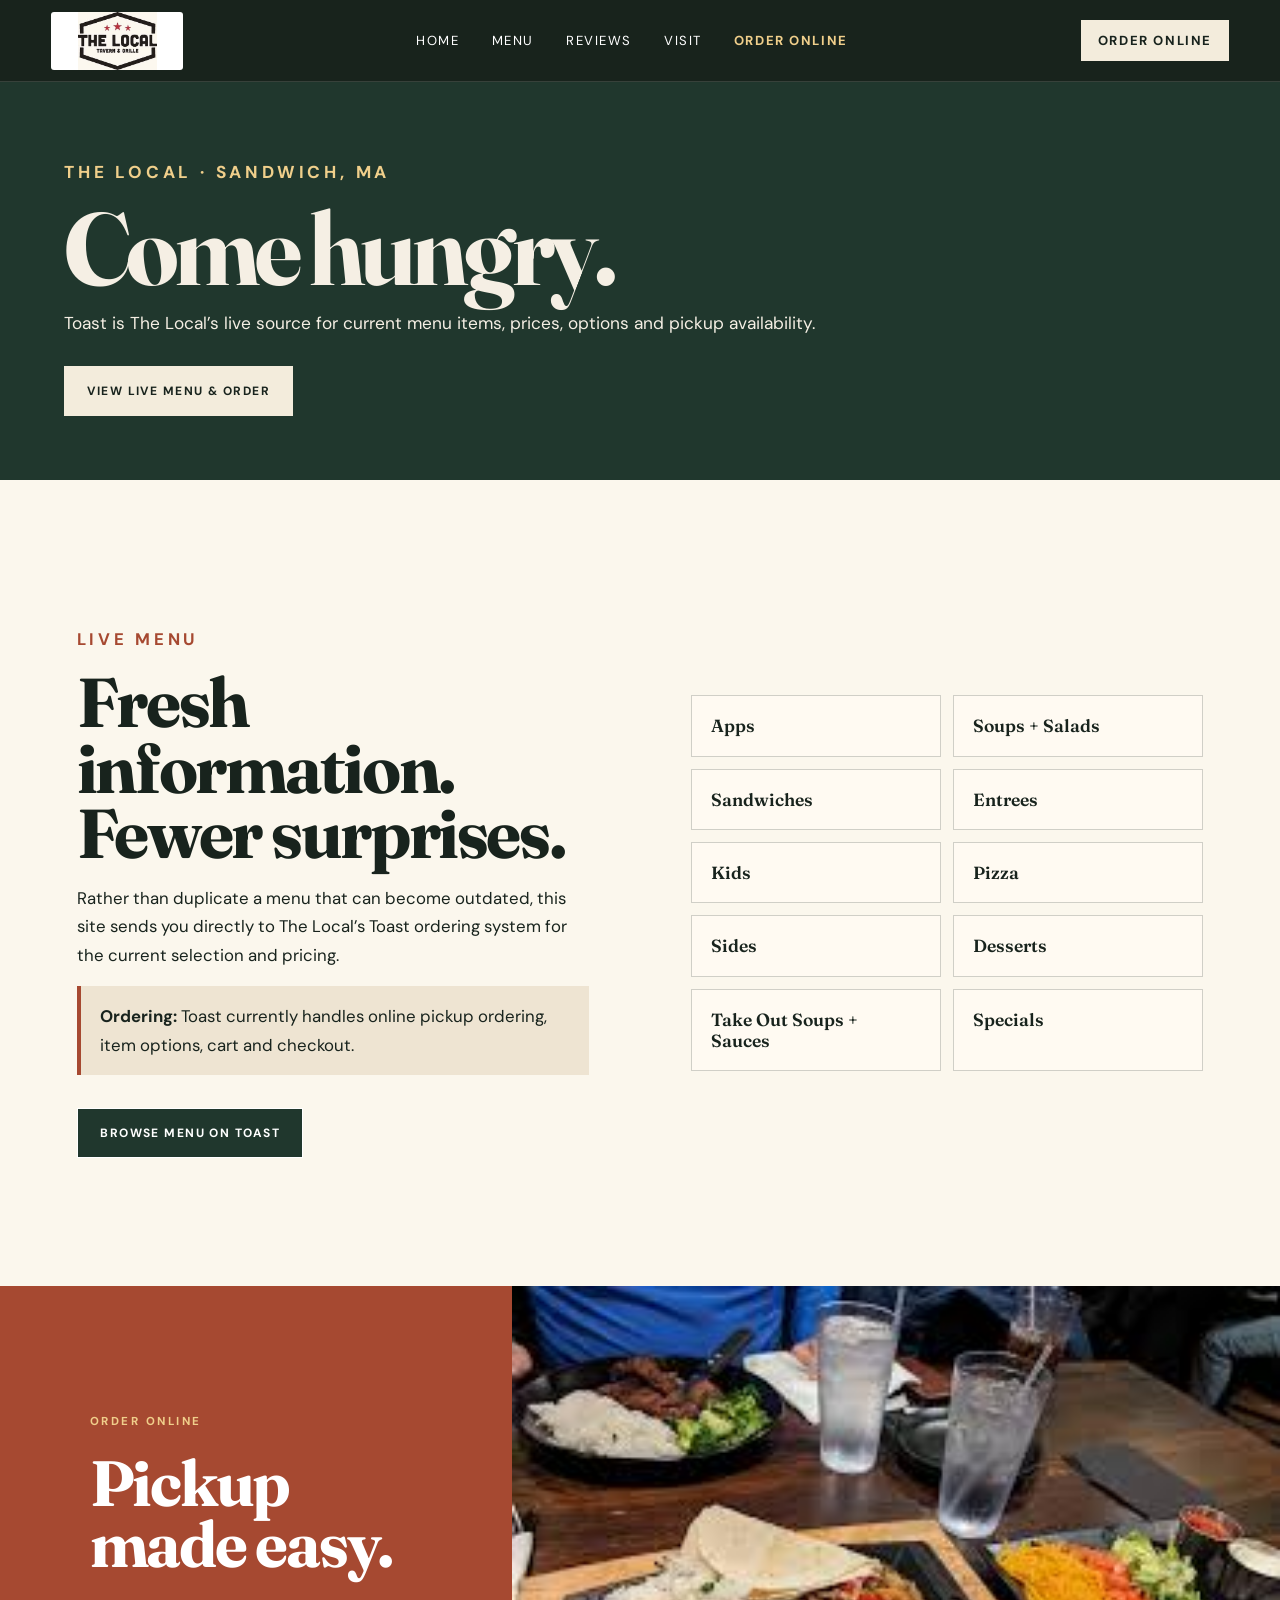
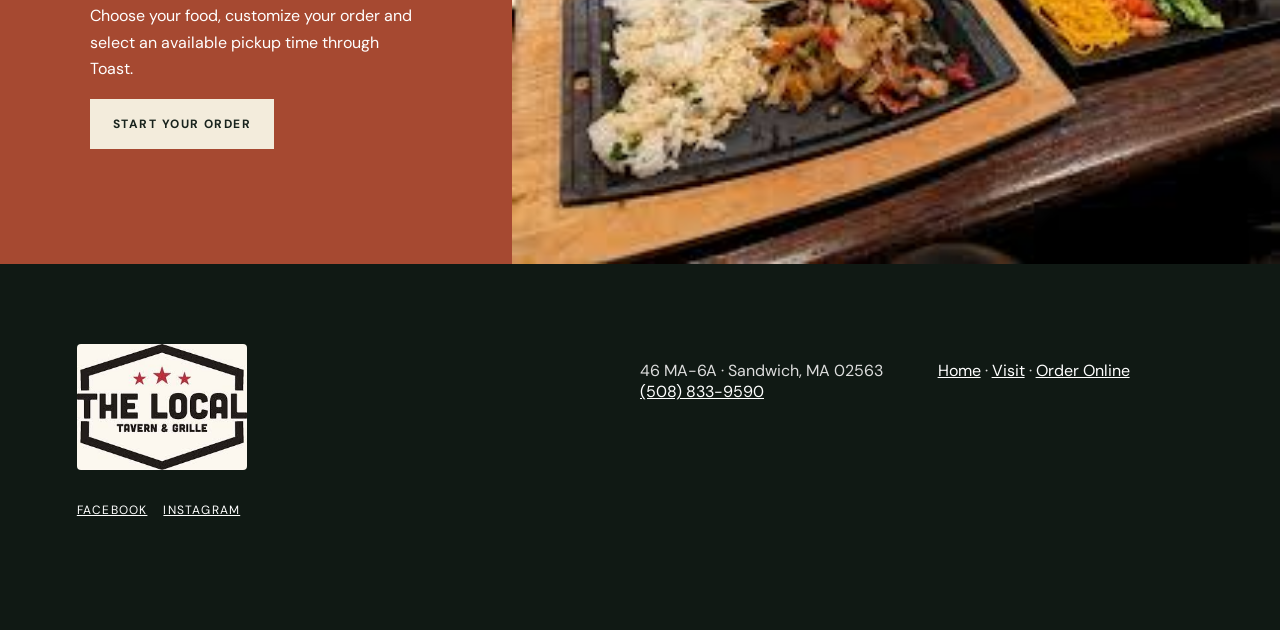
==== the-local-tavern-finished-updated/the-local-tavern-finished/menu.html @ 91988d1e "Add files via upload" ====
<!doctype html><html lang="en"><head><meta charset="utf-8"><meta name="viewport" content="width=device-width,initial-scale=1"><title>Menu | The Local Tavern and Grille | Sandwich, MA</title><meta name="description" content="Explore the current supplied menu for The Local Tavern and Grille in Sandwich, Massachusetts: apps, soups and salads, sandwiches, entrees, kids, pizza, sides, desserts and take-home soups and sauces."><meta name="theme-color" content="#20372d"><link rel="preconnect" href="https://fonts.googleapis.com"><link rel="preconnect" href="https://fonts.gstatic.com" crossorigin><link href="https://fonts.googleapis.com/css2?family=DM+Sans:wght@400;500;600;700&family=Fraunces:opsz,wght@9..144,600;9..144,700&display=swap" rel="stylesheet"><link rel="stylesheet" href="styles.css"></head><body><a class="skip" href="#main">Skip to content</a><header><a class="brand logo-brand" href="index.html"><img src="assets/authentic/logo.png" alt="The Local Tavern &amp; Grille"></a><button class="navbtn" aria-expanded="false" aria-controls="nav">Menu</button><nav id="nav"><a href="index.html">Home</a><a href="menu.html" aria-current="page">Menu</a><a href="index.html#reviews">Reviews</a><a href="visit.html">Visit</a><a class="nav-order" href="https://order.toasttab.com/online/the-local-tavern-and-grille-46-route-6a" target="_blank" rel="noopener">Order Online</a></nav><a class="head-cta order-head" href="https://order.toasttab.com/online/the-local-tavern-and-grille-46-route-6a" target="_blank" rel="noopener">Order Online</a></header><main id="main"><section class="page-hero menu-live-hero"><p class="eyebrow">THE LOCAL · SANDWICH, MA</p><h1>Come hungry.</h1><p>Toast is The Local’s live source for current menu items, prices, options and pickup availability.</p><div class="actions"><a class="button light" href="https://order.toasttab.com/online/the-local-tavern-and-grille-46-route-6a" target="_blank" rel="noopener">View Live Menu &amp; Order</a></div></section><section class="live-menu-section"><div class="live-menu-copy"><p class="eyebrow dark">LIVE MENU</p><h2>Fresh information.<br>Fewer surprises.</h2><p>Rather than duplicate a menu that can become outdated, this site sends you directly to The Local’s Toast ordering system for the current selection and pricing.</p><p class="source-note"><strong>Ordering:</strong> Toast currently handles online pickup ordering, item options, cart and checkout.</p><a class="button live-order-button" href="https://order.toasttab.com/online/the-local-tavern-and-grille-46-route-6a" target="_blank" rel="noopener">Browse Menu on Toast</a></div><div class="menu-categories" aria-label="Menu categories"><span>Apps</span><span>Soups + Salads</span><span>Sandwiches</span><span>Entrees</span><span>Kids</span><span>Pizza</span><span>Sides</span><span>Desserts</span><span>Take Out Soups + Sauces</span><span>Specials</span></div></section><section class="order-band"><div><p class="eyebrow">ORDER ONLINE</p><h2>Pickup made easy.</h2><p>Choose your food, customize your order and select an available pickup time through Toast.</p><a class="button light" href="https://order.toasttab.com/online/the-local-tavern-and-grille-46-route-6a" target="_blank" rel="noopener">Start Your Order</a></div><img src="assets/authentic/table.png" alt="Food served at The Local Tavern and Grille"></section></main><footer><div class="brand footer-logo"><img src="assets/authentic/logo.png" alt="The Local Tavern &amp; Grille"></div><p>46 MA-6A · Sandwich, MA 02563<br><a href="tel:+15088339590">(508) 833-9590</a></p><p><a href="index.html">Home</a> · <a href="visit.html">Visit</a> · <a href="https://order.toasttab.com/online/the-local-tavern-and-grille-46-route-6a" target="_blank" rel="noopener">Order Online</a></p><div class="social-links" aria-label="Social media"><a href="https://www.facebook.com/thelocaltavern/about/" target="_blank" rel="noopener">Facebook</a><a href="https://www.instagram.com/thelocaltaverngrille?igsi=MTRzNXFjZ2NwbXNlbg==" target="_blank" rel="noopener">Instagram</a></div></footer><div class="mobilebar"><a class="mobile-order" href="https://order.toasttab.com/online/the-local-tavern-and-grille-46-route-6a" target="_blank" rel="noopener">Order</a><a href="tel:+15088339590">Call</a><a href="https://www.google.com/maps/search/?api=1&query=46+MA-6A+Sandwich+MA+02563">Directions</a></div><script src="app.js"></script></body></html>
---- the-local-tavern-finished-updated/the-local-tavern-finished/styles.css ----
:root{--cream:#f3ecdc;--ink:#18231d;--green:#20372d;--rust:#a64931;--gold:#d2a75c;--paper:#fbf7ed}*{box-sizing:border-box}html{scroll-behavior:smooth}body{margin:0;background:var(--paper);color:var(--ink);font-family:'DM Sans',sans-serif}.skip{position:absolute;left:-999px}.skip:focus{left:1rem;top:1rem;z-index:99;background:#fff;padding:1rem}header{height:82px;padding:0 4vw;display:flex;align-items:center;justify-content:space-between;background:rgba(24,35,29,.96);color:#fff;position:fixed;top:0;left:0;right:0;z-index:20;border-bottom:1px solid #ffffff22}.brand{color:inherit;text-decoration:none;display:flex;flex-direction:column;line-height:.9}.brand span{font-family:Fraunces,serif;font-weight:700;font-size:1.4rem;letter-spacing:.04em}.brand small{font-size:.55rem;letter-spacing:.28em;margin-top:.45rem}nav{display:flex;gap:2rem}nav a,.head-cta{color:#fff;text-decoration:none;font-size:.82rem;text-transform:uppercase;letter-spacing:.12em}.head-cta{border:1px solid #ffffff55;padding:.7rem 1rem}.navbtn{display:none}.hero{min-height:100svh;position:relative;color:white;display:flex;align-items:flex-end;padding:10rem 6vw 7rem;overflow:hidden}.hero-media,.hero-shade{position:absolute;inset:0}.hero-media img{width:100%;height:100%;object-fit:cover;animation:drift 18s ease-in-out infinite alternate}.hero-shade{background:linear-gradient(90deg,rgba(10,20,15,.88) 0%,rgba(10,20,15,.45) 55%,rgba(10,20,15,.1)),linear-gradient(0deg,rgba(10,20,15,.5),transparent 60%)}.hero-copy{position:relative;max-width:850px}.eyebrow{font-size:.72rem;font-weight:700;letter-spacing:.22em;color:#f0cf8b}.eyebrow.dark{color:var(--rust)}h1,h2,h3{font-family:Fraunces,serif;margin:.2em 0}h1{font-size:clamp(4rem,8.5vw,8.8rem);line-height:.83;letter-spacing:-.045em}h1 em{color:#f1d18e;font-style:italic}h2{font-size:clamp(2.7rem,5.4vw,5.7rem);line-height:.95;letter-spacing:-.035em}.hero-copy>p:not(.eyebrow){font-size:1.15rem;max-width:650px;line-height:1.6}.actions{display:flex;gap:.8rem;margin-top:2rem}.button{padding:1rem 1.4rem;text-transform:uppercase;letter-spacing:.12em;font-size:.75rem;font-weight:700;text-decoration:none;border:1px solid currentColor}.button.light{background:var(--cream);color:var(--ink);border-color:var(--cream)}.button.ghost{color:#fff}.hero-note{position:absolute;right:4vw;bottom:2rem;font-size:.7rem;opacity:.8}.proof{background:var(--rust);color:#fff;display:grid;grid-template-columns:auto auto 1fr;gap:2rem;align-items:center;padding:2rem 6vw}.proof strong{font:700 2.2rem Fraunces}.proof blockquote{margin:0;text-align:right;font-family:Fraunces;font-size:1.25rem}.story{padding:9rem 6vw;display:grid;grid-template-columns:1.2fr 1fr;gap:10vw;align-items:end}.story p{font-size:1.15rem;line-height:1.7}.chips{display:flex;flex-wrap:wrap;gap:.5rem}.chips span{border:1px solid #1b2c2355;padding:.6rem .8rem;border-radius:99px;font-size:.75rem}.favorites{background:var(--green);color:#fff;padding:8rem 4vw}.section-head{display:grid;grid-template-columns:1fr auto;align-items:end;margin:0 2vw 3rem}.section-head .eyebrow{grid-column:1/-1}.section-head h2{margin:0}.section-head a{color:#fff}.food-grid{display:grid;grid-template-columns:repeat(2,1fr);gap:1rem}.food{position:relative;min-height:430px;overflow:hidden;background:#111}.food.feature{grid-row:span 2;min-height:876px}.food img{position:absolute;width:100%;height:100%;object-fit:cover;transition:transform .7s}.food:hover img{transform:scale(1.035)}.food:after{content:'';position:absolute;inset:35% 0 0;background:linear-gradient(transparent,#0c1511e8)}.food>div{position:absolute;z-index:2;bottom:0;padding:2rem;width:100%}.food h3{font-size:2rem}.food h3 b{float:right;font-family:'DM Sans';font-size:1rem}.food p{max-width:520px}.menu-section{padding:9rem 6vw}.menu-intro{display:grid;grid-template-columns:1.2fr 1fr;gap:5vw;align-items:end}.menu-intro .eyebrow{grid-column:1/-1}.menu-intro p:last-child{line-height:1.6}.catbar{position:sticky;top:82px;z-index:10;background:var(--paper);display:flex;overflow:auto;gap:.4rem;padding:1rem 0;border-bottom:1px solid #26362d22;margin-top:3rem}.catbar button{white-space:nowrap;border:0;background:transparent;padding:.8rem 1rem;text-transform:uppercase;letter-spacing:.1em;font-size:.72rem;cursor:pointer}.catbar button.active{background:var(--green);color:white}.menu-group{padding:4rem 0 2rem}.menu-group>h3{font-size:2.8rem;border-bottom:3px solid var(--ink);padding-bottom:.7rem}.menu-items{display:grid;grid-template-columns:1fr 1fr;column-gap:5vw}.menu-item{padding:1.4rem 0;border-bottom:1px solid #26362d22}.menu-item h4{font:600 1.15rem Fraunces;margin:0;display:flex;justify-content:space-between;gap:1rem}.menu-item p{font-size:.87rem;line-height:1.55;color:#47534c;margin:.55rem 0 0}.atmosphere{display:grid;grid-template-columns:1.2fr .8fr;background:#121e18;color:#fff;min-height:650px}.atmo-img img{width:100%;height:100%;object-fit:cover}.atmo-copy{padding:7vw;display:flex;flex-direction:column;justify-content:center}.atmo-copy h2{font-size:clamp(2.8rem,4vw,4.7rem)}.atmo-copy p:last-child{line-height:1.7}.reviews{padding:9rem 6vw}.review-grid{display:grid;grid-template-columns:repeat(2,1fr);gap:1rem;margin-top:3rem}.review-grid blockquote{margin:0;background:#e8dfcd;padding:3rem;min-height:250px;display:flex;flex-direction:column;justify-content:space-between}.review-grid p{font:600 1.8rem/1.25 Fraunces;margin:0}.review-grid cite{font-style:normal;font-size:.75rem;text-transform:uppercase;letter-spacing:.1em}.visit{background:var(--rust);color:#fff;padding:8rem 6vw;display:grid;grid-template-columns:1fr 1fr;gap:8vw;align-items:center}.visit a{color:#fff}.verify{font-size:.8rem;max-width:390px;opacity:.8}.map-card{height:480px;background:#e8dfcd;color:var(--ink);position:relative;display:flex;flex-direction:column;align-items:center;justify-content:center;overflow:hidden}.route{position:absolute;width:130%;height:80px;border:16px solid #c3b99f;transform:rotate(-22deg)}.pin{position:relative;background:var(--green);color:#fff;border-radius:50% 50% 50% 0;width:80px;height:80px;transform:rotate(-45deg);display:grid;place-items:center;font-weight:700}.pin::first-line{transform:rotate(45deg)}.map-card strong,.map-card small{position:relative;margin-top:1rem}.map-card strong{font:700 2rem Fraunces}footer{background:#101914;color:#ddd;padding:5rem 6vw 7rem;display:grid;grid-template-columns:2fr 1fr 1fr;gap:2rem}footer a{color:#fff}footer>small{grid-column:1/-1;opacity:.55;max-width:900px}.mobilebar{display:none}.reveal{opacity:0;transform:translateY(20px);transition:.8s}.reveal.on{opacity:1;transform:none}@keyframes drift{to{transform:scale(1.04) translateX(-.5%)}}@media(max-width:760px){header{height:68px}.head-cta{display:none}.navbtn{display:block;background:none;border:1px solid #ffffff55;color:#fff;padding:.6rem .8rem}nav{display:none;position:absolute;top:68px;left:0;right:0;background:var(--green);padding:2rem;flex-direction:column}nav.open{display:flex}.hero{padding:8rem 1.3rem 7rem;min-height:92svh}.hero-copy>p:not(.eyebrow){font-size:1rem}.hero-note{left:1.3rem;right:1.3rem}.proof{grid-template-columns:1fr 1fr;padding:1.5rem}.proof blockquote{grid-column:1/-1;text-align:left}.story,.menu-intro,.visit,.atmosphere{grid-template-columns:1fr}.story,.menu-section,.reviews{padding:6rem 1.3rem}.food-grid,.menu-items,.review-grid{grid-template-columns:1fr}.food,.food.feature{min-height:480px;grid-row:auto}.favorites{padding:6rem 1.3rem}.section-head{display:block;margin:0 0 2rem}.section-head a{display:inline-block;margin-top:1rem}.catbar{top:68px}.atmo-img{height:420px}.atmo-copy{padding:4rem 1.3rem}.visit{padding:6rem 1.3rem}.map-card{height:340px}footer{grid-template-columns:1fr;padding:4rem 1.3rem 7rem}.mobilebar{position:fixed;display:grid;grid-template-columns:repeat(3,1fr);bottom:0;left:0;right:0;z-index:30;background:#f3ecdc;border-top:1px solid #0002}.mobilebar a{padding:1rem .4rem;text-align:center;color:var(--ink);text-decoration:none;text-transform:uppercase;font-size:.68rem;font-weight:700;letter-spacing:.08em;border-right:1px solid #0002}h1{font-size:clamp(3.7rem,18vw,5.5rem)}}@media(prefers-reduced-motion:reduce){*{scroll-behavior:auto!important;animation:none!important;transition:none!important}.reveal{opacity:1;transform:none}}

/* Authentic restaurant photography edition */
.logo-brand{padding:5px 0}.logo-brand img{width:132px;height:58px;object-fit:contain;background:#fff;border-radius:3px}.hero-media img{object-position:center;filter:saturate(.92) brightness(.7)}.real-tag{display:inline-block;background:#a9272d;color:#fff;padding:7px 9px;margin-bottom:10px;font-size:10px;font-weight:700;letter-spacing:.13em;text-transform:uppercase}.authentic-collage{position:relative;min-height:560px;overflow:hidden}.authentic-collage .main-real{width:100%;height:100%;min-height:560px;object-fit:cover}.authentic-collage .inset-real{position:absolute;width:42%;height:46%;right:5%;bottom:5%;object-fit:cover;border:8px solid #f2eadc;box-shadow:0 18px 42px #0007}.editorial-band{display:grid;grid-template-columns:1.25fr .75fr;background:#172b23;color:#fff;min-height:480px}.editorial-band>img{width:100%;height:100%;min-height:480px;object-fit:cover}.editorial-band>div{padding:clamp(45px,7vw,100px);display:flex;flex-direction:column;justify-content:center}.editorial-band h2{font-family:Fraunces,serif;font-size:clamp(40px,5vw,72px);line-height:.95;margin:10px 0 20px}.editorial-band small{opacity:.6;margin-top:18px}.footer-logo img{width:170px;background:#fff;border-radius:4px}@media(max-width:760px){.logo-brand img{width:100px;height:44px}.editorial-band{grid-template-columns:1fr}.editorial-band>img{min-height:300px}.authentic-collage,.authentic-collage .main-real{min-height:430px}.authentic-collage .inset-real{width:50%;height:40%;border-width:5px}}
.home-menu .menu-list .menu-group:nth-of-type(n+4){display:none}.home-menu .menu-list{padding-bottom:2rem}
.page-hero{padding:9rem 5vw 4rem;background:#20372d;color:#f5efe4}.page-hero h1{font-family:Fraunces,serif;font-size:clamp(3rem,8vw,7rem);line-height:.92;margin:.4rem 0}.page-hero p{max-width:52rem;font-size:1.08rem}.page-shell{max-width:1200px;margin:auto;padding:4rem 5vw 8rem}.visit-grid{display:grid;grid-template-columns:1.1fr .9fr;gap:2rem}.visit-card{padding:2rem;border:1px solid #d8cdbd;background:#fffaf2}.visit-card h2{font-family:Fraunces,serif;font-size:2.3rem}.notice{border-left:4px solid #a64e36;padding:1rem 1.2rem;background:#f4e7da}.photo-wide{width:100%;aspect-ratio:16/7;object-fit:cover;margin:2rem 0}.generated-note{font-size:.78rem;opacity:.7}@media(max-width:760px){.visit-grid{grid-template-columns:1fr}.page-hero{padding-top:7rem}.page-shell{padding-bottom:7rem}}

/* Online ordering + social integration */
.nav-order{color:#f0cf8b;font-weight:700}.order-head{background:#f3ecdc;color:#18231d;border-color:#f3ecdc;font-weight:700}.order-primary{box-shadow:0 8px 28px #0003}.social-links{display:flex;gap:1rem;align-items:flex-start}.social-links a{text-transform:uppercase;letter-spacing:.1em;font-size:.75rem}.mobile-order{background:var(--rust);color:#fff!important}.order-band{display:grid;grid-template-columns:.8fr 1.2fr;background:var(--rust);color:#fff;min-height:500px}.order-band>div{padding:clamp(45px,7vw,100px);display:flex;flex-direction:column;justify-content:center;align-items:flex-start}.order-band h2{font-size:clamp(2.8rem,5vw,5.5rem)}.order-band p:not(.eyebrow){max-width:580px;line-height:1.65}.order-band img{width:100%;height:100%;min-height:500px;object-fit:cover}.menu-source-card{margin-top:3rem;padding:2rem;background:#e8dfcd;border-left:5px solid var(--rust)}.menu-source-card p{font-size:1.05rem;line-height:1.65;max-width:760px}.menu-source-card .button{color:var(--ink)}.live-menu-section{padding:8rem 6vw;display:grid;grid-template-columns:1fr 1fr;gap:8vw;align-items:center}.live-menu-copy p{font-size:1.05rem;line-height:1.7}.source-note{padding:1rem 1.2rem;border-left:4px solid var(--rust);background:#eee4d2}.live-order-button{display:inline-block;background:var(--green);color:#fff;margin-top:1rem}.menu-categories{display:grid;grid-template-columns:1fr 1fr;gap:.75rem}.menu-categories span{padding:1.2rem;border:1px solid #18231d33;background:#fffaf2;font-family:Fraunces,serif;font-weight:600;font-size:1.1rem}.menu-live-hero .actions{margin-top:2rem}@media(max-width:760px){.order-band,.live-menu-section{grid-template-columns:1fr}.order-band img{min-height:330px}.live-menu-section{padding:5rem 1.3rem}.menu-categories{grid-template-columns:1fr}.actions{flex-wrap:wrap}.social-links{grid-column:1/-1}}
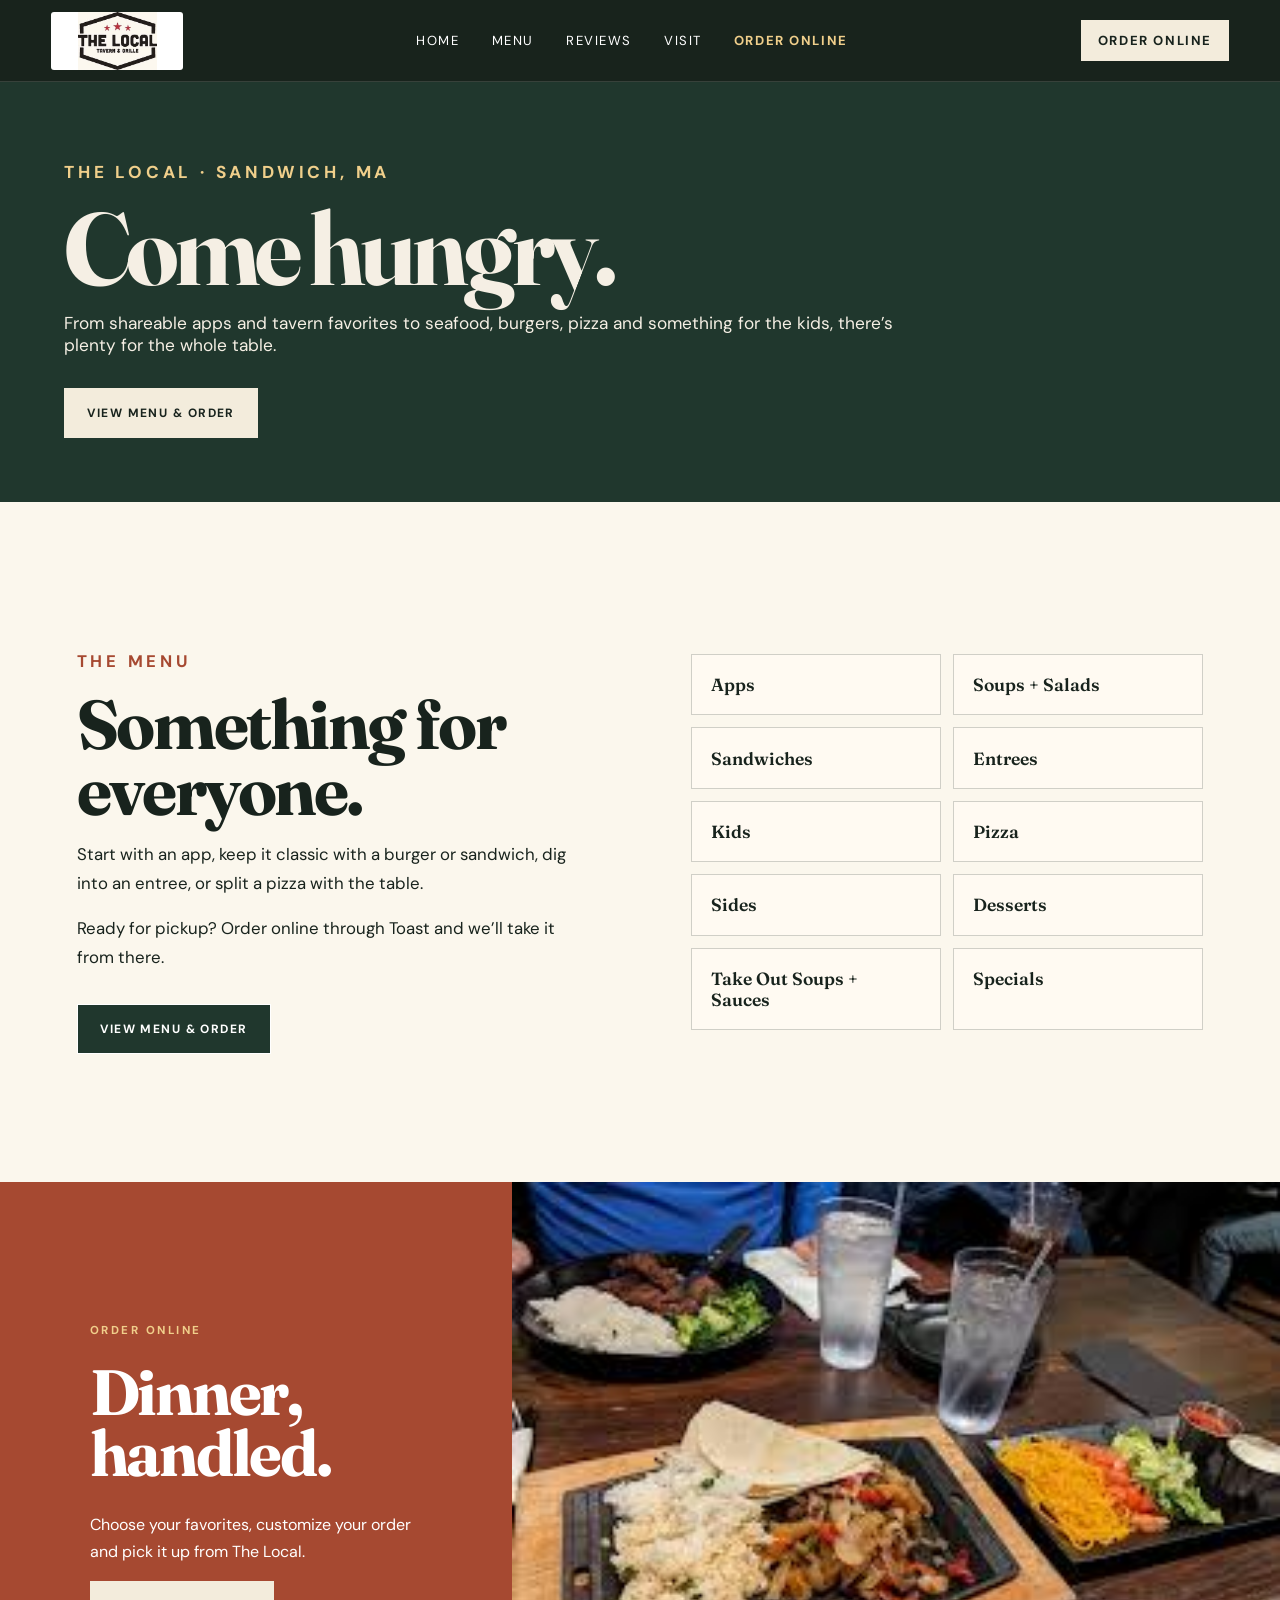
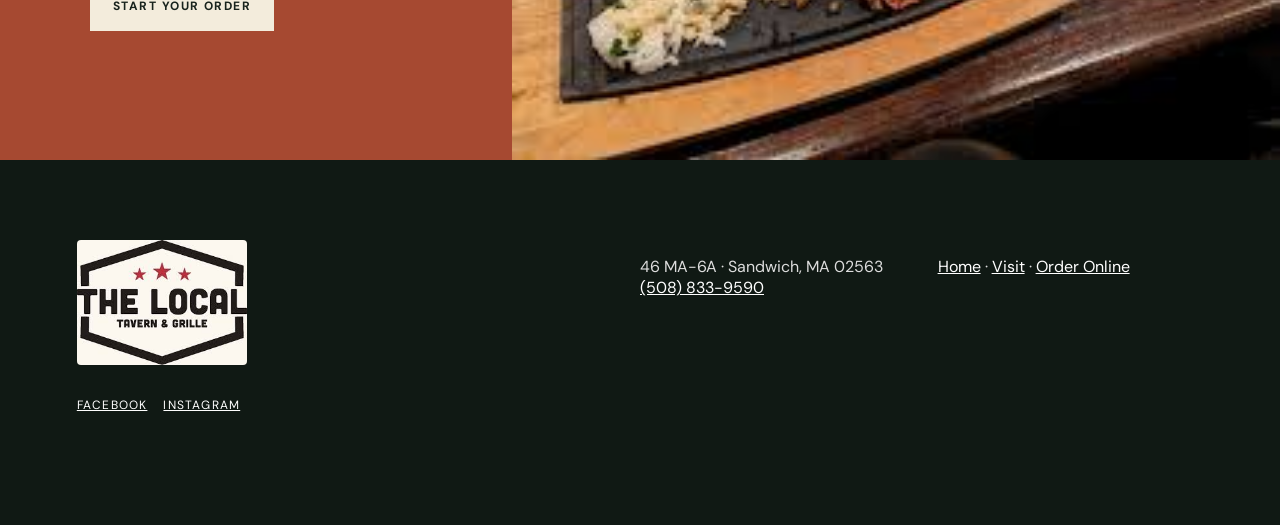
==== commit 24f32073: "Rewrite menu page customer-facing copy" ====
--- a/the-local-tavern-finished-updated/the-local-tavern-finished/menu.html
+++ b/the-local-tavern-finished-updated/the-local-tavern-finished/menu.html
@@ -1 +1 @@
-<!doctype html><html lang="en"><head><meta charset="utf-8"><meta name="viewport" content="width=device-width,initial-scale=1"><title>Menu | The Local Tavern and Grille | Sandwich, MA</title><meta name="description" content="Explore the current supplied menu for The Local Tavern and Grille in Sandwich, Massachusetts: apps, soups and salads, sandwiches, entrees, kids, pizza, sides, desserts and take-home soups and sauces."><meta name="theme-color" content="#20372d"><link rel="preconnect" href="https://fonts.googleapis.com"><link rel="preconnect" href="https://fonts.gstatic.com" crossorigin><link href="https://fonts.googleapis.com/css2?family=DM+Sans:wght@400;500;600;700&family=Fraunces:opsz,wght@9..144,600;9..144,700&display=swap" rel="stylesheet"><link rel="stylesheet" href="styles.css"></head><body><a class="skip" href="#main">Skip to content</a><header><a class="brand logo-brand" href="index.html"><img src="assets/authentic/logo.png" alt="The Local Tavern &amp; Grille"></a><button class="navbtn" aria-expanded="false" aria-controls="nav">Menu</button><nav id="nav"><a href="index.html">Home</a><a href="menu.html" aria-current="page">Menu</a><a href="index.html#reviews">Reviews</a><a href="visit.html">Visit</a><a class="nav-order" href="https://order.toasttab.com/online/the-local-tavern-and-grille-46-route-6a" target="_blank" rel="noopener">Order Online</a></nav><a class="head-cta order-head" href="https://order.toasttab.com/online/the-local-tavern-and-grille-46-route-6a" target="_blank" rel="noopener">Order Online</a></header><main id="main"><section class="page-hero menu-live-hero"><p class="eyebrow">THE LOCAL · SANDWICH, MA</p><h1>Come hungry.</h1><p>Toast is The Local’s live source for current menu items, prices, options and pickup availability.</p><div class="actions"><a class="button light" href="https://order.toasttab.com/online/the-local-tavern-and-grille-46-route-6a" target="_blank" rel="noopener">View Live Menu &amp; Order</a></div></section><section class="live-menu-section"><div class="live-menu-copy"><p class="eyebrow dark">LIVE MENU</p><h2>Fresh information.<br>Fewer surprises.</h2><p>Rather than duplicate a menu that can become outdated, this site sends you directly to The Local’s Toast ordering system for the current selection and pricing.</p><p class="source-note"><strong>Ordering:</strong> Toast currently handles online pickup ordering, item options, cart and checkout.</p><a class="button live-order-button" href="https://order.toasttab.com/online/the-local-tavern-and-grille-46-route-6a" target="_blank" rel="noopener">Browse Menu on Toast</a></div><div class="menu-categories" aria-label="Menu categories"><span>Apps</span><span>Soups + Salads</span><span>Sandwiches</span><span>Entrees</span><span>Kids</span><span>Pizza</span><span>Sides</span><span>Desserts</span><span>Take Out Soups + Sauces</span><span>Specials</span></div></section><section class="order-band"><div><p class="eyebrow">ORDER ONLINE</p><h2>Pickup made easy.</h2><p>Choose your food, customize your order and select an available pickup time through Toast.</p><a class="button light" href="https://order.toasttab.com/online/the-local-tavern-and-grille-46-route-6a" target="_blank" rel="noopener">Start Your Order</a></div><img src="assets/authentic/table.png" alt="Food served at The Local Tavern and Grille"></section></main><footer><div class="brand footer-logo"><img src="assets/authentic/logo.png" alt="The Local Tavern &amp; Grille"></div><p>46 MA-6A · Sandwich, MA 02563<br><a href="tel:+15088339590">(508) 833-9590</a></p><p><a href="index.html">Home</a> · <a href="visit.html">Visit</a> · <a href="https://order.toasttab.com/online/the-local-tavern-and-grille-46-route-6a" target="_blank" rel="noopener">Order Online</a></p><div class="social-links" aria-label="Social media"><a href="https://www.facebook.com/thelocaltavern/about/" target="_blank" rel="noopener">Facebook</a><a href="https://www.instagram.com/thelocaltaverngrille?igsi=MTRzNXFjZ2NwbXNlbg==" target="_blank" rel="noopener">Instagram</a></div></footer><div class="mobilebar"><a class="mobile-order" href="https://order.toasttab.com/online/the-local-tavern-and-grille-46-route-6a" target="_blank" rel="noopener">Order</a><a href="tel:+15088339590">Call</a><a href="https://www.google.com/maps/search/?api=1&query=46+MA-6A+Sandwich+MA+02563">Directions</a></div><script src="app.js"></script></body></html>+<!doctype html><html lang="en"><head><meta charset="utf-8"><meta name="viewport" content="width=device-width,initial-scale=1"><title>Menu | The Local Tavern and Grille | Sandwich, MA</title><meta name="description" content="Explore the menu at The Local Tavern and Grille in Sandwich, Massachusetts, with apps, soups and salads, sandwiches, entrees, kids meals, pizza, sides and desserts."><meta name="theme-color" content="#20372d"><link rel="preconnect" href="https://fonts.googleapis.com"><link rel="preconnect" href="https://fonts.gstatic.com" crossorigin><link href="https://fonts.googleapis.com/css2?family=DM+Sans:wght@400;500;600;700&family=Fraunces:opsz,wght@9..144,600;9..144,700&display=swap" rel="stylesheet"><link rel="stylesheet" href="styles.css"></head><body><a class="skip" href="#main">Skip to content</a><header><a class="brand logo-brand" href="index.html"><img src="assets/authentic/logo.png" alt="The Local Tavern &amp; Grille"></a><button class="navbtn" aria-expanded="false" aria-controls="nav">Menu</button><nav id="nav"><a href="index.html">Home</a><a href="menu.html" aria-current="page">Menu</a><a href="index.html#reviews">Reviews</a><a href="visit.html">Visit</a><a class="nav-order" href="https://order.toasttab.com/online/the-local-tavern-and-grille-46-route-6a" target="_blank" rel="noopener">Order Online</a></nav><a class="head-cta order-head" href="https://order.toasttab.com/online/the-local-tavern-and-grille-46-route-6a" target="_blank" rel="noopener">Order Online</a></header><main id="main"><section class="page-hero menu-live-hero"><p class="eyebrow">THE LOCAL · SANDWICH, MA</p><h1>Come hungry.</h1><p>From shareable apps and tavern favorites to seafood, burgers, pizza and something for the kids, there’s plenty for the whole table.</p><div class="actions"><a class="button light" href="https://order.toasttab.com/online/the-local-tavern-and-grille-46-route-6a" target="_blank" rel="noopener">View Menu &amp; Order</a></div></section><section class="live-menu-section"><div class="live-menu-copy"><p class="eyebrow dark">THE MENU</p><h2>Something for<br>everyone.</h2><p>Start with an app, keep it classic with a burger or sandwich, dig into an entree, or split a pizza with the table.</p><p>Ready for pickup? Order online through Toast and we’ll take it from there.</p><a class="button live-order-button" href="https://order.toasttab.com/online/the-local-tavern-and-grille-46-route-6a" target="_blank" rel="noopener">View Menu &amp; Order</a></div><div class="menu-categories" aria-label="Menu categories"><span>Apps</span><span>Soups + Salads</span><span>Sandwiches</span><span>Entrees</span><span>Kids</span><span>Pizza</span><span>Sides</span><span>Desserts</span><span>Take Out Soups + Sauces</span><span>Specials</span></div></section><section class="order-band"><div><p class="eyebrow">ORDER ONLINE</p><h2>Dinner, handled.</h2><p>Choose your favorites, customize your order and pick it up from The Local.</p><a class="button light" href="https://order.toasttab.com/online/the-local-tavern-and-grille-46-route-6a" target="_blank" rel="noopener">Start Your Order</a></div><img src="assets/authentic/table.png" alt="Food served at The Local Tavern and Grille"></section></main><footer><div class="brand footer-logo"><img src="assets/authentic/logo.png" alt="The Local Tavern &amp; Grille"></div><p>46 MA-6A · Sandwich, MA 02563<br><a href="tel:+15088339590">(508) 833-9590</a></p><p><a href="index.html">Home</a> · <a href="visit.html">Visit</a> · <a href="https://order.toasttab.com/online/the-local-tavern-and-grille-46-route-6a" target="_blank" rel="noopener">Order Online</a></p><div class="social-links" aria-label="Social media"><a href="https://www.facebook.com/thelocaltavern/about/" target="_blank" rel="noopener">Facebook</a><a href="https://www.instagram.com/thelocaltaverngrille?igsi=MTRzNXFjZ2NwbXNlbg==" target="_blank" rel="noopener">Instagram</a></div></footer><div class="mobilebar"><a class="mobile-order" href="https://order.toasttab.com/online/the-local-tavern-and-grille-46-route-6a" target="_blank" rel="noopener">Order</a><a href="tel:+15088339590">Call</a><a href="https://www.google.com/maps/search/?api=1&query=46+MA-6A+Sandwich+MA+02563">Directions</a></div><script src="app.js"></script></body></html>
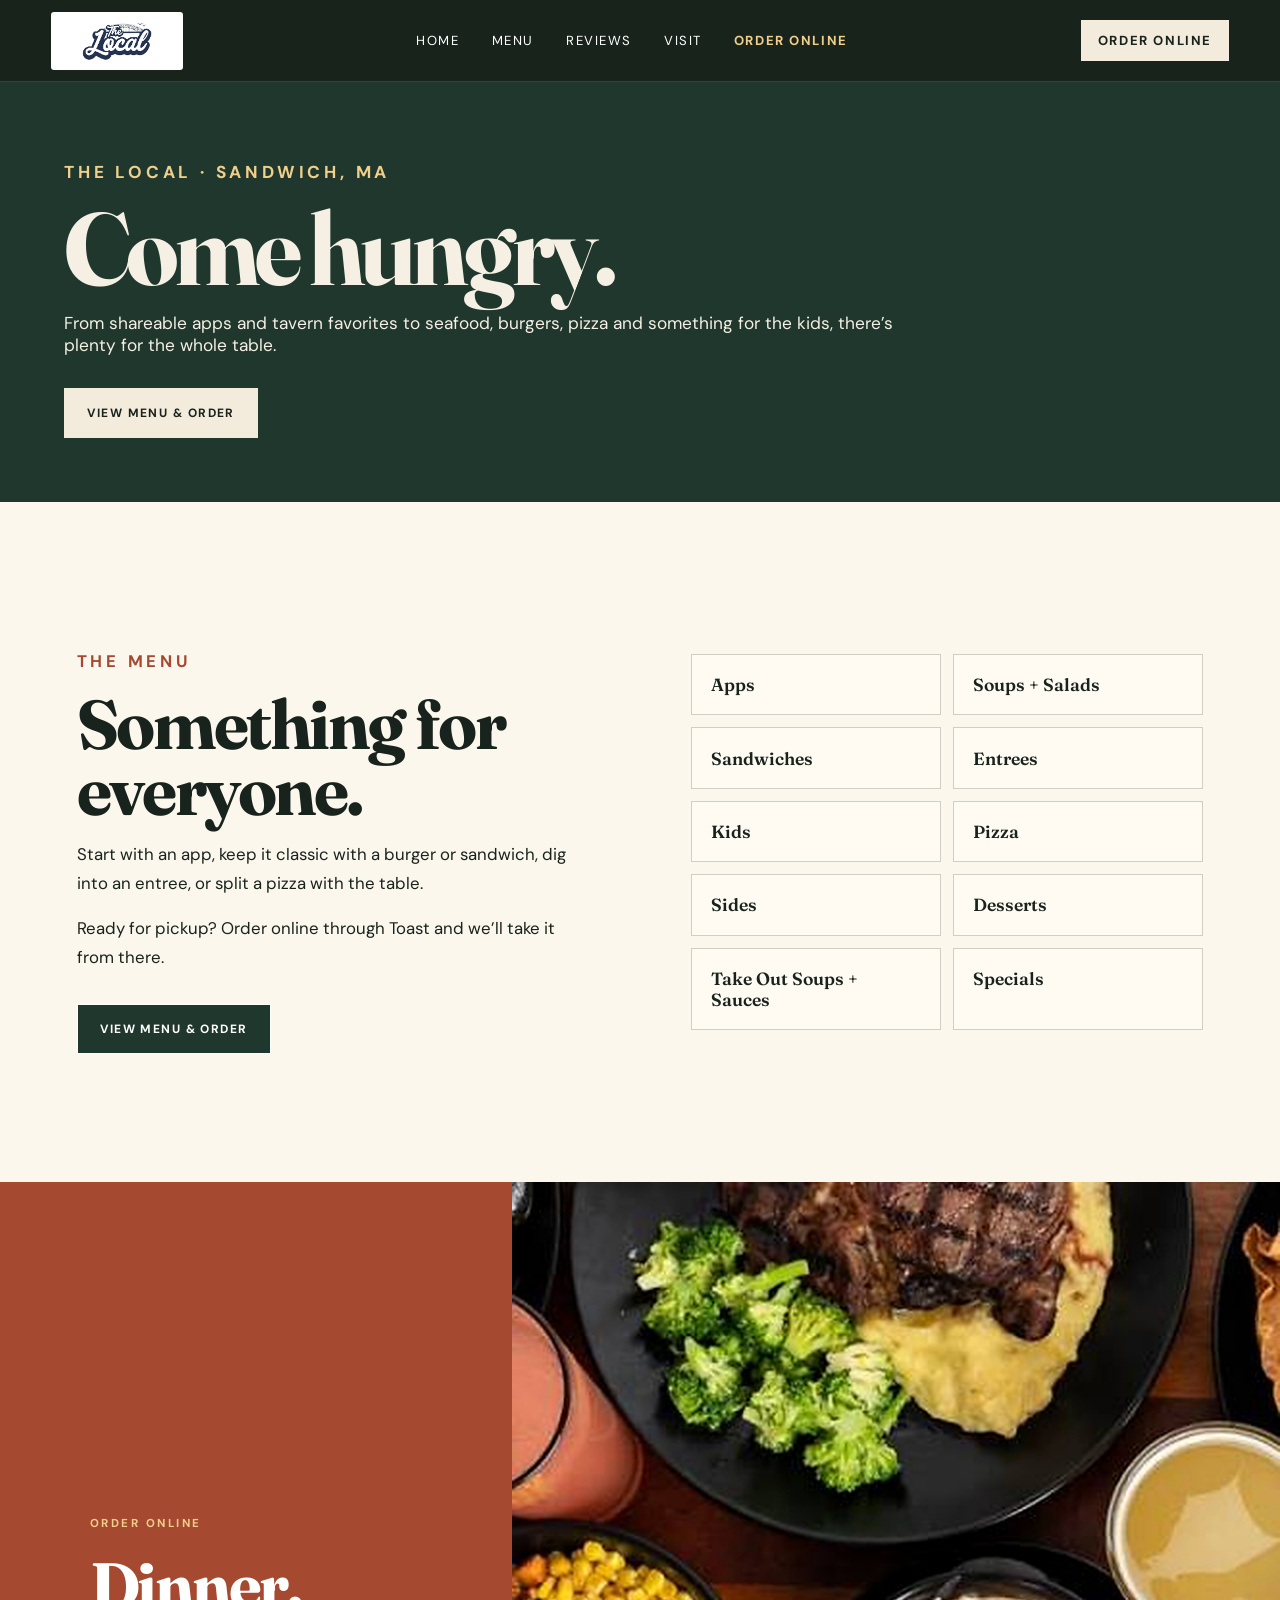
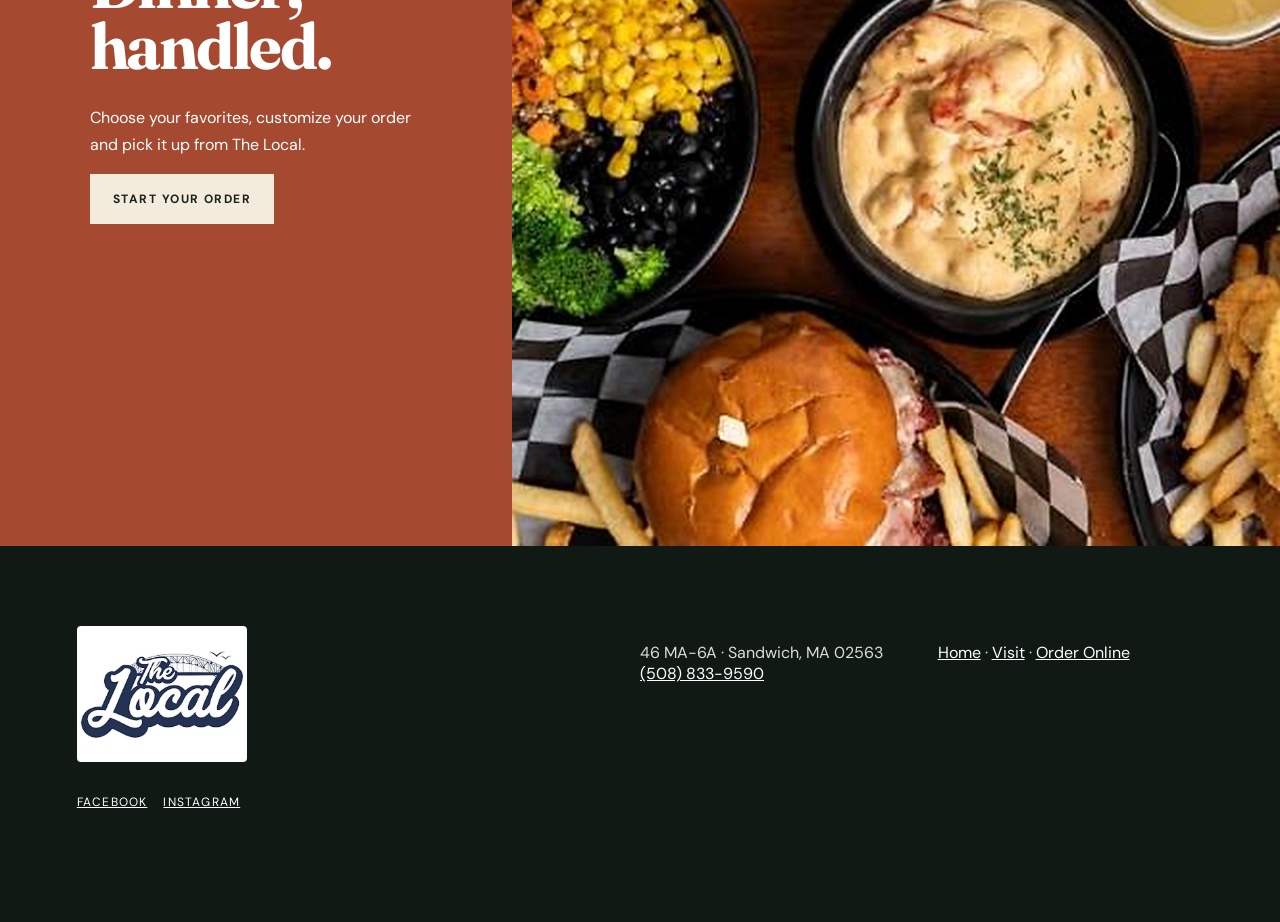
==== commit 95e00736: "Use high-resolution menu imagery and logo" ====
--- a/the-local-tavern-finished-updated/the-local-tavern-finished/menu.html
+++ b/the-local-tavern-finished-updated/the-local-tavern-finished/menu.html
@@ -1 +1 @@
-<!doctype html><html lang="en"><head><meta charset="utf-8"><meta name="viewport" content="width=device-width,initial-scale=1"><title>Menu | The Local Tavern and Grille | Sandwich, MA</title><meta name="description" content="Explore the menu at The Local Tavern and Grille in Sandwich, Massachusetts, with apps, soups and salads, sandwiches, entrees, kids meals, pizza, sides and desserts."><meta name="theme-color" content="#20372d"><link rel="preconnect" href="https://fonts.googleapis.com"><link rel="preconnect" href="https://fonts.gstatic.com" crossorigin><link href="https://fonts.googleapis.com/css2?family=DM+Sans:wght@400;500;600;700&family=Fraunces:opsz,wght@9..144,600;9..144,700&display=swap" rel="stylesheet"><link rel="stylesheet" href="styles.css"></head><body><a class="skip" href="#main">Skip to content</a><header><a class="brand logo-brand" href="index.html"><img src="assets/authentic/logo.png" alt="The Local Tavern &amp; Grille"></a><button class="navbtn" aria-expanded="false" aria-controls="nav">Menu</button><nav id="nav"><a href="index.html">Home</a><a href="menu.html" aria-current="page">Menu</a><a href="index.html#reviews">Reviews</a><a href="visit.html">Visit</a><a class="nav-order" href="https://order.toasttab.com/online/the-local-tavern-and-grille-46-route-6a" target="_blank" rel="noopener">Order Online</a></nav><a class="head-cta order-head" href="https://order.toasttab.com/online/the-local-tavern-and-grille-46-route-6a" target="_blank" rel="noopener">Order Online</a></header><main id="main"><section class="page-hero menu-live-hero"><p class="eyebrow">THE LOCAL · SANDWICH, MA</p><h1>Come hungry.</h1><p>From shareable apps and tavern favorites to seafood, burgers, pizza and something for the kids, there’s plenty for the whole table.</p><div class="actions"><a class="button light" href="https://order.toasttab.com/online/the-local-tavern-and-grille-46-route-6a" target="_blank" rel="noopener">View Menu &amp; Order</a></div></section><section class="live-menu-section"><div class="live-menu-copy"><p class="eyebrow dark">THE MENU</p><h2>Something for<br>everyone.</h2><p>Start with an app, keep it classic with a burger or sandwich, dig into an entree, or split a pizza with the table.</p><p>Ready for pickup? Order online through Toast and we’ll take it from there.</p><a class="button live-order-button" href="https://order.toasttab.com/online/the-local-tavern-and-grille-46-route-6a" target="_blank" rel="noopener">View Menu &amp; Order</a></div><div class="menu-categories" aria-label="Menu categories"><span>Apps</span><span>Soups + Salads</span><span>Sandwiches</span><span>Entrees</span><span>Kids</span><span>Pizza</span><span>Sides</span><span>Desserts</span><span>Take Out Soups + Sauces</span><span>Specials</span></div></section><section class="order-band"><div><p class="eyebrow">ORDER ONLINE</p><h2>Dinner, handled.</h2><p>Choose your favorites, customize your order and pick it up from The Local.</p><a class="button light" href="https://order.toasttab.com/online/the-local-tavern-and-grille-46-route-6a" target="_blank" rel="noopener">Start Your Order</a></div><img src="assets/authentic/table.png" alt="Food served at The Local Tavern and Grille"></section></main><footer><div class="brand footer-logo"><img src="assets/authentic/logo.png" alt="The Local Tavern &amp; Grille"></div><p>46 MA-6A · Sandwich, MA 02563<br><a href="tel:+15088339590">(508) 833-9590</a></p><p><a href="index.html">Home</a> · <a href="visit.html">Visit</a> · <a href="https://order.toasttab.com/online/the-local-tavern-and-grille-46-route-6a" target="_blank" rel="noopener">Order Online</a></p><div class="social-links" aria-label="Social media"><a href="https://www.facebook.com/thelocaltavern/about/" target="_blank" rel="noopener">Facebook</a><a href="https://www.instagram.com/thelocaltaverngrille?igsi=MTRzNXFjZ2NwbXNlbg==" target="_blank" rel="noopener">Instagram</a></div></footer><div class="mobilebar"><a class="mobile-order" href="https://order.toasttab.com/online/the-local-tavern-and-grille-46-route-6a" target="_blank" rel="noopener">Order</a><a href="tel:+15088339590">Call</a><a href="https://www.google.com/maps/search/?api=1&query=46+MA-6A+Sandwich+MA+02563">Directions</a></div><script src="app.js"></script></body></html>+<!doctype html><html lang="en"><head><meta charset="utf-8"><meta name="viewport" content="width=device-width,initial-scale=1"><title>Menu | The Local Tavern and Grille | Sandwich, MA</title><meta name="description" content="Explore the menu at The Local Tavern and Grille in Sandwich, Massachusetts, with apps, soups and salads, sandwiches, entrees, kids meals, pizza, sides and desserts."><meta name="theme-color" content="#20372d"><link rel="preconnect" href="https://fonts.googleapis.com"><link rel="preconnect" href="https://fonts.gstatic.com" crossorigin><link href="https://fonts.googleapis.com/css2?family=DM+Sans:wght@400;500;600;700&family=Fraunces:opsz,wght@9..144,600;9..144,700&display=swap" rel="stylesheet"><link rel="stylesheet" href="styles.css"></head><body><a class="skip" href="#main">Skip to content</a><header><a class="brand logo-brand" href="index.html"><img src="assets/local-logo-4x.png" alt="The Local Tavern &amp; Grille"></a><button class="navbtn" aria-expanded="false" aria-controls="nav">Menu</button><nav id="nav"><a href="index.html">Home</a><a href="menu.html" aria-current="page">Menu</a><a href="index.html#reviews">Reviews</a><a href="visit.html">Visit</a><a class="nav-order" href="https://order.toasttab.com/online/the-local-tavern-and-grille-46-route-6a" target="_blank" rel="noopener">Order Online</a></nav><a class="head-cta order-head" href="https://order.toasttab.com/online/the-local-tavern-and-grille-46-route-6a" target="_blank" rel="noopener">Order Online</a></header><main id="main"><section class="page-hero menu-live-hero"><p class="eyebrow">THE LOCAL · SANDWICH, MA</p><h1>Come hungry.</h1><p>From shareable apps and tavern favorites to seafood, burgers, pizza and something for the kids, there’s plenty for the whole table.</p><div class="actions"><a class="button light" href="https://order.toasttab.com/online/the-local-tavern-and-grille-46-route-6a" target="_blank" rel="noopener">View Menu &amp; Order</a></div></section><section class="live-menu-section"><div class="live-menu-copy"><p class="eyebrow dark">THE MENU</p><h2>Something for<br>everyone.</h2><p>Start with an app, keep it classic with a burger or sandwich, dig into an entree, or split a pizza with the table.</p><p>Ready for pickup? Order online through Toast and we’ll take it from there.</p><a class="button live-order-button" href="https://order.toasttab.com/online/the-local-tavern-and-grille-46-route-6a" target="_blank" rel="noopener">View Menu &amp; Order</a></div><div class="menu-categories" aria-label="Menu categories"><span>Apps</span><span>Soups + Salads</span><span>Sandwiches</span><span>Entrees</span><span>Kids</span><span>Pizza</span><span>Sides</span><span>Desserts</span><span>Take Out Soups + Sauces</span><span>Specials</span></div></section><section class="order-band"><div><p class="eyebrow">ORDER ONLINE</p><h2>Dinner, handled.</h2><p>Choose your favorites, customize your order and pick it up from The Local.</p><a class="button light" href="https://order.toasttab.com/online/the-local-tavern-and-grille-46-route-6a" target="_blank" rel="noopener">Start Your Order</a></div><img src="assets/local-food-spread-4x.jpg" alt="A spread of food served at The Local Tavern and Grille"></section></main><footer><div class="brand footer-logo"><img src="assets/local-logo-4x.png" alt="The Local Tavern &amp; Grille"></div><p>46 MA-6A · Sandwich, MA 02563<br><a href="tel:+15088339590">(508) 833-9590</a></p><p><a href="index.html">Home</a> · <a href="visit.html">Visit</a> · <a href="https://order.toasttab.com/online/the-local-tavern-and-grille-46-route-6a" target="_blank" rel="noopener">Order Online</a></p><div class="social-links" aria-label="Social media"><a href="https://www.facebook.com/thelocaltavern/about/" target="_blank" rel="noopener">Facebook</a><a href="https://www.instagram.com/thelocaltaverngrille?igsi=MTRzNXFjZ2NwbXNlbg==" target="_blank" rel="noopener">Instagram</a></div></footer><div class="mobilebar"><a class="mobile-order" href="https://order.toasttab.com/online/the-local-tavern-and-grille-46-route-6a" target="_blank" rel="noopener">Order</a><a href="tel:+15088339590">Call</a><a href="https://www.google.com/maps/search/?api=1&query=46+MA-6A+Sandwich+MA+02563">Directions</a></div><script src="app.js"></script></body></html>
